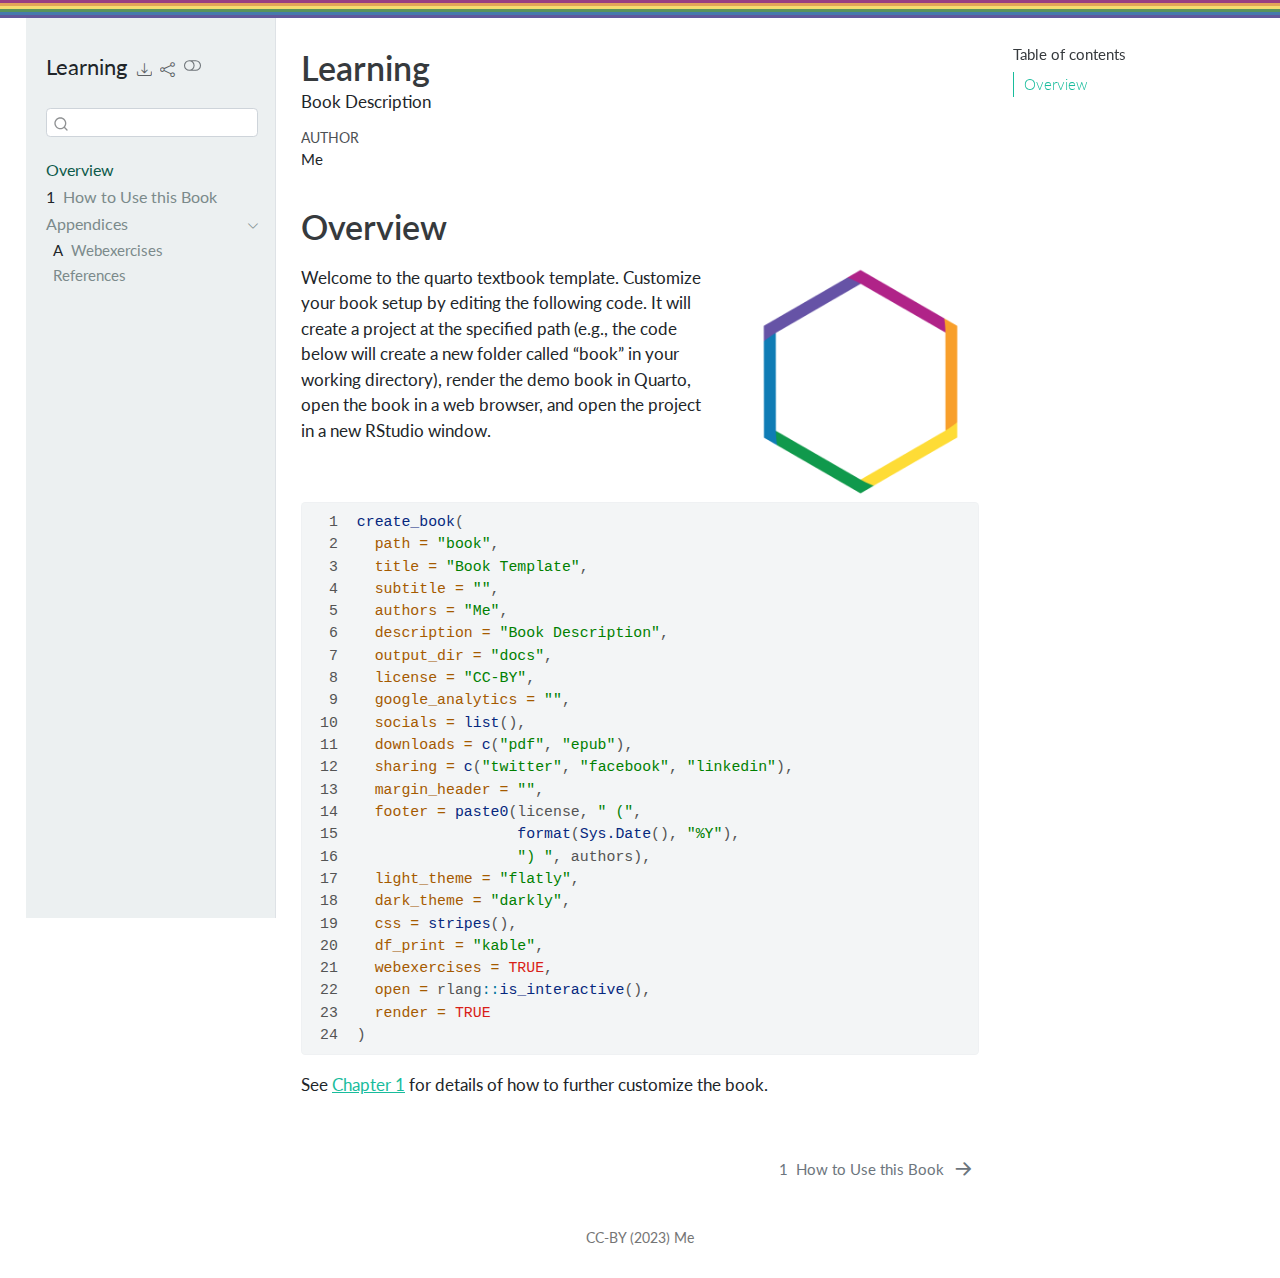
==== docs/index.html @ 9fb65674 "init" ====
<!DOCTYPE html>
<html xmlns="http://www.w3.org/1999/xhtml" lang="en" xml:lang="en"><head>
<meta http-equiv="Content-Type" content="text/html; charset=UTF-8">
<meta charset="utf-8">
<meta name="generator" content="quarto-1.3.361">
<meta name="viewport" content="width=device-width, initial-scale=1.0, user-scalable=yes">
<meta name="author" content="Me">
<meta name="description" content="Book Description">
<title>Learning</title>
<style>
code{white-space: pre-wrap;}
span.smallcaps{font-variant: small-caps;}
div.columns{display: flex; gap: min(4vw, 1.5em);}
div.column{flex: auto; overflow-x: auto;}
div.hanging-indent{margin-left: 1.5em; text-indent: -1.5em;}
ul.task-list{list-style: none;}
ul.task-list li input[type="checkbox"] {
  width: 0.8em;
  margin: 0 0.8em 0.2em -1em; /* quarto-specific, see https://github.com/quarto-dev/quarto-cli/issues/4556 */ 
  vertical-align: middle;
}
/* CSS for syntax highlighting */
pre > code.sourceCode { white-space: pre; position: relative; }
pre > code.sourceCode > span { display: inline-block; line-height: 1.25; }
pre > code.sourceCode > span:empty { height: 1.2em; }
.sourceCode { overflow: visible; }
code.sourceCode > span { color: inherit; text-decoration: inherit; }
div.sourceCode { margin: 1em 0; }
pre.sourceCode { margin: 0; }
@media screen {
div.sourceCode { overflow: auto; }
}
@media print {
pre > code.sourceCode { white-space: pre-wrap; }
pre > code.sourceCode > span { text-indent: -5em; padding-left: 5em; }
}
pre.numberSource code
  { counter-reset: source-line 0; }
pre.numberSource code > span
  { position: relative; left: -4em; counter-increment: source-line; }
pre.numberSource code > span > a:first-child::before
  { content: counter(source-line);
    position: relative; left: -1em; text-align: right; vertical-align: baseline;
    border: none; display: inline-block;
    -webkit-touch-callout: none; -webkit-user-select: none;
    -khtml-user-select: none; -moz-user-select: none;
    -ms-user-select: none; user-select: none;
    padding: 0 4px; width: 4em;
  }
pre.numberSource { margin-left: 3em;  padding-left: 4px; }
div.sourceCode
  {   }
@media screen {
pre > code.sourceCode > span > a:first-child::before { text-decoration: underline; }
}
</style>

<script src="site_libs/quarto-nav/quarto-nav.js"></script>
<script src="site_libs/clipboard/clipboard.min.js"></script>
<script src="site_libs/quarto-search/autocomplete.umd.js"></script>
<script src="site_libs/quarto-search/fuse.min.js"></script>
<script src="site_libs/quarto-search/quarto-search.js"></script>
<meta name="quarto:offset" content="./">
<link href="./instructions.html" rel="next">
<link href="./images/logos/logo.png" rel="icon" type="image/png">
<script src="site_libs/quarto-html/quarto.js"></script>
<script src="site_libs/quarto-html/popper.min.js"></script>
<script src="site_libs/quarto-html/tippy.umd.min.js"></script>
<script src="site_libs/quarto-html/anchor.min.js"></script>
<link href="site_libs/quarto-html/tippy.css" rel="stylesheet">
<link href="site_libs/quarto-html/quarto-syntax-highlighting.css" rel="stylesheet" class="quarto-color-scheme" id="quarto-text-highlighting-styles">
<link href="site_libs/quarto-html/quarto-syntax-highlighting-dark.css" rel="prefetch" class="quarto-color-scheme quarto-color-alternate" id="quarto-text-highlighting-styles">
<script src="site_libs/bootstrap/bootstrap.min.js"></script>
<link href="site_libs/bootstrap/bootstrap-icons.css" rel="stylesheet">
<link href="site_libs/bootstrap/bootstrap.min.css" rel="stylesheet" class="quarto-color-scheme" id="quarto-bootstrap" data-mode="light">
<link href="site_libs/bootstrap/bootstrap-dark.min.css" rel="prefetch" class="quarto-color-scheme quarto-color-alternate" id="quarto-bootstrap" data-mode="dark"><script id="quarto-search-options" type="application/json">{
  "location": "sidebar",
  "copy-button": false,
  "collapse-after": 3,
  "panel-placement": "start",
  "type": "textbox",
  "limit": 20,
  "language": {
    "search-no-results-text": "No results",
    "search-matching-documents-text": "matching documents",
    "search-copy-link-title": "Copy link to search",
    "search-hide-matches-text": "Hide additional matches",
    "search-more-match-text": "more match in this document",
    "search-more-matches-text": "more matches in this document",
    "search-clear-button-title": "Clear",
    "search-detached-cancel-button-title": "Cancel",
    "search-submit-button-title": "Submit",
    "search-label": "Search"
  }
}</script><link rel="stylesheet" href="https://use.fontawesome.com/releases/v5.13.0/css/all.css">
<link rel="stylesheet" href="include/booktem.css">
<link rel="stylesheet" href="include/webex.css">
<link rel="stylesheet" href="include/glossary.css">
<link rel="stylesheet" href="include/style.css">
</head>
<body class="nav-sidebar floating">

<div id="quarto-search-results"></div>
  <header id="quarto-header" class="headroom fixed-top"><nav class="quarto-secondary-nav"><div class="container-fluid d-flex">
      <button type="button" class="quarto-btn-toggle btn" data-bs-toggle="collapse" data-bs-target="#quarto-sidebar,#quarto-sidebar-glass" aria-controls="quarto-sidebar" aria-expanded="false" aria-label="Toggle sidebar navigation" onclick="if (window.quartoToggleHeadroom) { window.quartoToggleHeadroom(); }">
        <i class="bi bi-layout-text-sidebar-reverse"></i>
      </button>
      <nav class="quarto-page-breadcrumbs" aria-label="breadcrumb"><ol class="breadcrumb"><li class="breadcrumb-item"><a href="./index.html">Overview</a></li></ol></nav>
      <a class="flex-grow-1" role="button" data-bs-toggle="collapse" data-bs-target="#quarto-sidebar,#quarto-sidebar-glass" aria-controls="quarto-sidebar" aria-expanded="false" aria-label="Toggle sidebar navigation" onclick="if (window.quartoToggleHeadroom) { window.quartoToggleHeadroom(); }">      
      </a>
      <button type="button" class="btn quarto-search-button" aria-label="" onclick="window.quartoOpenSearch();">
        <i class="bi bi-search"></i>
      </button>
    </div>
  </nav></header><!-- content --><div id="quarto-content" class="quarto-container page-columns page-rows-contents page-layout-article">
<!-- sidebar -->
  <nav id="quarto-sidebar" class="sidebar collapse collapse-horizontal sidebar-navigation floating overflow-auto"><div class="pt-lg-2 mt-2 text-left sidebar-header">
    <div class="sidebar-title mb-0 py-0">
      <a href="./">Learning</a> 
        <div class="sidebar-tools-main tools-wide">
    <div class="dropdown">
      <a href="" title="Download" id="quarto-navigation-tool-dropdown-0" class="quarto-navigation-tool dropdown-toggle px-1" data-bs-toggle="dropdown" aria-expanded="false" aria-label="Download"><i class="bi bi-download"></i></a>
      <ul class="dropdown-menu" aria-labelledby="quarto-navigation-tool-dropdown-0">
<li>
            <a class="dropdown-item sidebar-tools-main-item" href="./Learning.pdf">
              <i class="bi bi-bi-file-pdf pe-1"></i>
            Download PDF
            </a>
          </li>
          <li>
            <a class="dropdown-item sidebar-tools-main-item" href="./Learning.epub">
              <i class="bi bi-bi-journal pe-1"></i>
            Download ePub
            </a>
          </li>
      </ul>
</div>
    <div class="dropdown">
      <a href="" title="Share" id="quarto-navigation-tool-dropdown-1" class="quarto-navigation-tool dropdown-toggle px-1" data-bs-toggle="dropdown" aria-expanded="false" aria-label="Share"><i class="bi bi-share"></i></a>
      <ul class="dropdown-menu" aria-labelledby="quarto-navigation-tool-dropdown-1">
<li>
            <a class="dropdown-item sidebar-tools-main-item" href="https://twitter.com/intent/tweet?url=%7Curl%7C">
              <i class="bi bi-bi-twitter pe-1"></i>
            Twitter
            </a>
          </li>
          <li>
            <a class="dropdown-item sidebar-tools-main-item" href="https://www.facebook.com/sharer/sharer.php?u=%7Curl%7C">
              <i class="bi bi-bi-facebook pe-1"></i>
            Facebook
            </a>
          </li>
          <li>
            <a class="dropdown-item sidebar-tools-main-item" href="https://www.linkedin.com/sharing/share-offsite/?url=%7Curl%7C">
              <i class="bi bi-bi-linkedin pe-1"></i>
            LinkedIn
            </a>
          </li>
      </ul>
</div>
  <a href="" class="quarto-color-scheme-toggle quarto-navigation-tool  px-1" onclick="window.quartoToggleColorScheme(); return false;" title="Toggle dark mode"><i class="bi"></i></a>
</div>
    </div>
      </div>
        <div class="mt-2 flex-shrink-0 align-items-center">
        <div class="sidebar-search">
        <div id="quarto-search" class="" title="Search"></div>
        </div>
        </div>
    <div class="sidebar-menu-container"> 
    <ul class="list-unstyled mt-1">
<li class="sidebar-item">
  <div class="sidebar-item-container"> 
  <a href="./index.html" class="sidebar-item-text sidebar-link active">
 <span class="menu-text">Overview</span></a>
  </div>
</li>
        <li class="sidebar-item">
  <div class="sidebar-item-container"> 
  <a href="./instructions.html" class="sidebar-item-text sidebar-link">
 <span class="menu-text"><span class="chapter-number">1</span>&nbsp; <span class="chapter-title">How to Use this Book</span></span></a>
  </div>
</li>
        <li class="sidebar-item sidebar-item-section">
      <div class="sidebar-item-container"> 
            <a class="sidebar-item-text sidebar-link text-start" data-bs-toggle="collapse" data-bs-target="#quarto-sidebar-section-1" aria-expanded="true">
 <span class="menu-text">Appendices</span></a>
          <a class="sidebar-item-toggle text-start" data-bs-toggle="collapse" data-bs-target="#quarto-sidebar-section-1" aria-expanded="true" aria-label="Toggle section">
            <i class="bi bi-chevron-right ms-2"></i>
          </a> 
      </div>
      <ul id="quarto-sidebar-section-1" class="collapse list-unstyled sidebar-section depth1 show">
<li class="sidebar-item">
  <div class="sidebar-item-container"> 
  <a href="./webexercises.html" class="sidebar-item-text sidebar-link">
 <span class="menu-text"><span class="chapter-number">A</span>&nbsp; <span class="chapter-title">Webexercises</span></span></a>
  </div>
</li>
          <li class="sidebar-item">
  <div class="sidebar-item-container"> 
  <a href="./references.html" class="sidebar-item-text sidebar-link">
 <span class="menu-text">References</span></a>
  </div>
</li>
      </ul>
</li>
    </ul>
</div>
</nav><div id="quarto-sidebar-glass" data-bs-toggle="collapse" data-bs-target="#quarto-sidebar,#quarto-sidebar-glass"></div>
<!-- margin-sidebar -->
    <div id="quarto-margin-sidebar" class="sidebar margin-sidebar">
        <nav id="TOC" role="doc-toc" class="toc-active"><h2 id="toc-title">Table of contents</h2>
   
  <ul>
<li><a href="#overview" id="toc-overview" class="nav-link active" data-scroll-target="#overview">Overview</a></li>
  </ul></nav>
    </div>
<!-- main -->
<main class="content" id="quarto-document-content"><header id="title-block-header" class="quarto-title-block default"><div class="quarto-title">
<h1 class="title">Learning</h1>
</div>

<div>
  <div class="description">
    Book Description
  </div>
</div>


<div class="quarto-title-meta">

    <div>
    <div class="quarto-title-meta-heading">Author</div>
    <div class="quarto-title-meta-contents">
             <p>Me </p>
          </div>
  </div>
    
  
    
  </div>
  

</header>
<section id="overview" class="level1 unnumbered"><h1 class="unnumbered">Overview</h1><p><img src="images/logos/logo.png" title="Learning" class="quarto-cover-image img-fluid"></p>
<p>Welcome to the quarto textbook template. Customize your book setup by editing the following code. It will create a project at the specified path (e.g., the code below will create a new folder called “book” in your working directory), render the demo book in Quarto, open the book in a web browser, and open the project in a new RStudio window.</p>
<div class="cell" data-layout-align="center">
<div class="sourceCode cell-code" id="cb1"><pre class="sourceCode numberSource r number-lines code-with-copy"><code class="sourceCode r"><span id="cb1-1"><a href="#cb1-1"></a><span class="fu">create_book</span>(</span>
<span id="cb1-2"><a href="#cb1-2"></a>  <span class="at">path =</span> <span class="st">"book"</span>,</span>
<span id="cb1-3"><a href="#cb1-3"></a>  <span class="at">title =</span> <span class="st">"Book Template"</span>,</span>
<span id="cb1-4"><a href="#cb1-4"></a>  <span class="at">subtitle =</span> <span class="st">""</span>,</span>
<span id="cb1-5"><a href="#cb1-5"></a>  <span class="at">authors =</span> <span class="st">"Me"</span>,</span>
<span id="cb1-6"><a href="#cb1-6"></a>  <span class="at">description =</span> <span class="st">"Book Description"</span>,</span>
<span id="cb1-7"><a href="#cb1-7"></a>  <span class="at">output_dir =</span> <span class="st">"docs"</span>,</span>
<span id="cb1-8"><a href="#cb1-8"></a>  <span class="at">license =</span> <span class="st">"CC-BY"</span>,</span>
<span id="cb1-9"><a href="#cb1-9"></a>  <span class="at">google_analytics =</span> <span class="st">""</span>,</span>
<span id="cb1-10"><a href="#cb1-10"></a>  <span class="at">socials =</span> <span class="fu">list</span>(),</span>
<span id="cb1-11"><a href="#cb1-11"></a>  <span class="at">downloads =</span> <span class="fu">c</span>(<span class="st">"pdf"</span>, <span class="st">"epub"</span>),</span>
<span id="cb1-12"><a href="#cb1-12"></a>  <span class="at">sharing =</span> <span class="fu">c</span>(<span class="st">"twitter"</span>, <span class="st">"facebook"</span>, <span class="st">"linkedin"</span>),</span>
<span id="cb1-13"><a href="#cb1-13"></a>  <span class="at">margin_header =</span> <span class="st">""</span>,</span>
<span id="cb1-14"><a href="#cb1-14"></a>  <span class="at">footer =</span> <span class="fu">paste0</span>(license, <span class="st">" ("</span>,</span>
<span id="cb1-15"><a href="#cb1-15"></a>                  <span class="fu">format</span>(<span class="fu">Sys.Date</span>(), <span class="st">"%Y"</span>),</span>
<span id="cb1-16"><a href="#cb1-16"></a>                  <span class="st">") "</span>, authors),</span>
<span id="cb1-17"><a href="#cb1-17"></a>  <span class="at">light_theme =</span> <span class="st">"flatly"</span>,</span>
<span id="cb1-18"><a href="#cb1-18"></a>  <span class="at">dark_theme =</span> <span class="st">"darkly"</span>,</span>
<span id="cb1-19"><a href="#cb1-19"></a>  <span class="at">css =</span> <span class="fu">stripes</span>(),</span>
<span id="cb1-20"><a href="#cb1-20"></a>  <span class="at">df_print =</span> <span class="st">"kable"</span>,</span>
<span id="cb1-21"><a href="#cb1-21"></a>  <span class="at">webexercises =</span> <span class="cn">TRUE</span>,</span>
<span id="cb1-22"><a href="#cb1-22"></a>  <span class="at">open =</span> rlang<span class="sc">::</span><span class="fu">is_interactive</span>(),</span>
<span id="cb1-23"><a href="#cb1-23"></a>  <span class="at">render =</span> <span class="cn">TRUE</span></span>
<span id="cb1-24"><a href="#cb1-24"></a>)</span></code><button title="Copy to Clipboard" class="code-copy-button"><i class="bi"></i></button></pre></div>
</div>
<p>See <a href="instructions.html"><span>Chapter&nbsp;1</span></a> for details of how to further customize the book.</p>


</section></main><!-- /main --><script>

/* update total correct if #webex-total_correct exists */
update_total_correct = function() {
  console.log("webex: update total_correct");

  var t = document.getElementsByClassName("webex-total_correct");
  for (var i = 0; i < t.length; i++) {
    p = t[i].parentElement;
    var correct = p.getElementsByClassName("webex-correct").length;
    var solvemes = p.getElementsByClassName("webex-solveme").length;
    var radiogroups = p.getElementsByClassName("webex-radiogroup").length;
    var selects = p.getElementsByClassName("webex-select").length;

    t[i].innerHTML = correct + " of " + (solvemes + radiogroups + selects) + " correct";
  }
}

/* webex-solution button toggling function */
b_func = function() {
  console.log("webex: toggle hide");

  var cl = this.parentElement.classList;
  if (cl.contains('open')) {
    cl.remove("open");
  } else {
    cl.add("open");
  }
}

/* check answers */
check_func = function() {
  console.log("webex: check answers");

  var cl = this.parentElement.classList;
  if (cl.contains('unchecked')) {
    cl.remove("unchecked");
    this.innerHTML = "Hide Answers";
  } else {
    cl.add("unchecked");
    this.innerHTML = "Show Answers";
  }
}

/* function for checking solveme answers */
solveme_func = function(e) {
  console.log("webex: check solveme");

  var real_answers = JSON.parse(this.dataset.answer);
  var my_answer = this.value;
  var cl = this.classList;
  if (cl.contains("ignorecase")) {
    my_answer = my_answer.toLowerCase();
  }
  if (cl.contains("nospaces")) {
    my_answer = my_answer.replace(/ /g, "")
  }

  if (my_answer == "") {
    cl.remove("webex-correct");
    cl.remove("webex-incorrect");
  } else if (real_answers.includes(my_answer)) {
    cl.add("webex-correct");
    cl.remove("webex-incorrect");
  } else {
    cl.add("webex-incorrect");
    cl.remove("webex-correct");
  }

  // match numeric answers within a specified tolerance
  if(this.dataset.tol > 0){
    var tol = JSON.parse(this.dataset.tol);
    var matches = real_answers.map(x => Math.abs(x - my_answer) < tol)
    if (matches.reduce((a, b) => a + b, 0) > 0) {
      cl.add("webex-correct");
    } else {
      cl.remove("webex-correct");
    }
  }

  // added regex bit
  if (cl.contains("regex")){
    answer_regex = RegExp(real_answers.join("|"))
    if (answer_regex.test(my_answer)) {
      cl.add("webex-correct");
    }
  }

  update_total_correct();
}

/* function for checking select answers */
select_func = function(e) {
  console.log("webex: check select");

  var cl = this.classList

  /* add style */
  cl.remove("webex-incorrect");
  cl.remove("webex-correct");
  if (this.value == "answer") {
    cl.add("webex-correct");
  } else if (this.value != "blank") {
    cl.add("webex-incorrect");
  }

  update_total_correct();
}

/* function for checking radiogroups answers */
radiogroups_func = function(e) {
  console.log("webex: check radiogroups");

  var checked_button = document.querySelector('input[name=' + this.id + ']:checked');
  var cl = checked_button.parentElement.classList;
  var labels = checked_button.parentElement.parentElement.children;

  /* get rid of styles */
  for (i = 0; i < labels.length; i++) {
    labels[i].classList.remove("webex-incorrect");
    labels[i].classList.remove("webex-correct");
  }

  /* add style */
  if (checked_button.value == "answer") {
    cl.add("webex-correct");
  } else {
    cl.add("webex-incorrect");
  }

  update_total_correct();
}

window.onload = function() {
  console.log("webex onload");
  /* set up solution buttons */
  var buttons = document.getElementsByTagName("button");

  for (var i = 0; i < buttons.length; i++) {
    if (buttons[i].parentElement.classList.contains('webex-solution')) {
      buttons[i].onclick = b_func;
    }
  }

  var check_sections = document.getElementsByClassName("webex-check");
  console.log("check:", check_sections.length);
  for (var i = 0; i < check_sections.length; i++) {
    check_sections[i].classList.add("unchecked");

    let btn = document.createElement("button");
    btn.innerHTML = "Show Answers";
    btn.classList.add("webex-check-button");
    btn.onclick = check_func;
    check_sections[i].appendChild(btn);

    let spn = document.createElement("span");
    spn.classList.add("webex-total_correct");
    check_sections[i].appendChild(spn);
  }

  /* set up webex-solveme inputs */
  var solveme = document.getElementsByClassName("webex-solveme");

  for (var i = 0; i < solveme.length; i++) {
    /* make sure input boxes don't auto-anything */
    solveme[i].setAttribute("autocomplete","off");
    solveme[i].setAttribute("autocorrect", "off");
    solveme[i].setAttribute("autocapitalize", "off");
    solveme[i].setAttribute("spellcheck", "false");
    solveme[i].value = "";

    /* adjust answer for ignorecase or nospaces */
    var cl = solveme[i].classList;
    var real_answer = solveme[i].dataset.answer;
    if (cl.contains("ignorecase")) {
      real_answer = real_answer.toLowerCase();
    }
    if (cl.contains("nospaces")) {
      real_answer = real_answer.replace(/ /g, "");
    }
    solveme[i].dataset.answer = real_answer;

    /* attach checking function */
    solveme[i].onkeyup = solveme_func;
    solveme[i].onchange = solveme_func;

    solveme[i].insertAdjacentHTML("afterend", " <span class='webex-icon'></span>")
  }

  /* set up radiogroups */
  var radiogroups = document.getElementsByClassName("webex-radiogroup");
  for (var i = 0; i < radiogroups.length; i++) {
    radiogroups[i].onchange = radiogroups_func;
  }

  /* set up selects */
  var selects = document.getElementsByClassName("webex-select");
  for (var i = 0; i < selects.length; i++) {
    selects[i].onchange = select_func;
    selects[i].insertAdjacentHTML("afterend", " <span class='webex-icon'></span>")
  }

  update_total_correct();
}

</script><script>
// open rdrr links externally ----

var exlinks = document.querySelectorAll("a[href^='https://rdrr.io']");
var exlink_func = function(){
  window.open(this.href);
  return false;
};
for (var i = 0; i < exlinks.length; i++) {
    exlinks[i].addEventListener('click', exlink_func, false);
}

// visible second sidebar in mobile ----

function move_sidebar() {
  var toc = document.getElementById("TOC");
  var small_sidebar = document.querySelector("#quarto-sidebar .sidebar-menu-container");
  var right_sidebar = document.getElementById("quarto-margin-sidebar");

  if (window.innerWidth < 768) {
    small_sidebar.append(toc);
  } else {
    right_sidebar.append(toc);
  }
}
move_sidebar();
window.onresize = move_sidebar;
</script><script>

/* update total correct if #webex-total_correct exists */
update_total_correct = function() {
  console.log("webex: update total_correct");

  var t = document.getElementsByClassName("webex-total_correct");
  for (var i = 0; i < t.length; i++) {
    p = t[i].parentElement;
    var correct = p.getElementsByClassName("webex-correct").length;
    var solvemes = p.getElementsByClassName("webex-solveme").length;
    var radiogroups = p.getElementsByClassName("webex-radiogroup").length;
    var selects = p.getElementsByClassName("webex-select").length;

    t[i].innerHTML = correct + " of " + (solvemes + radiogroups + selects) + " correct";
  }
}

/* webex-solution button toggling function */
b_func = function() {
  console.log("webex: toggle hide");

  var cl = this.parentElement.classList;
  if (cl.contains('open')) {
    cl.remove("open");
  } else {
    cl.add("open");
  }
}

/* check answers */
check_func = function() {
  console.log("webex: check answers");

  var cl = this.parentElement.classList;
  if (cl.contains('unchecked')) {
    cl.remove("unchecked");
    this.innerHTML = "Hide Answers";
  } else {
    cl.add("unchecked");
    this.innerHTML = "Show Answers";
  }
}

/* function for checking solveme answers */
solveme_func = function(e) {
  console.log("webex: check solveme");

  var real_answers = JSON.parse(this.dataset.answer);
  var my_answer = this.value;
  var cl = this.classList;
  if (cl.contains("ignorecase")) {
    my_answer = my_answer.toLowerCase();
  }
  if (cl.contains("nospaces")) {
    my_answer = my_answer.replace(/ /g, "")
  }

  if (my_answer == "") {
    cl.remove("webex-correct");
    cl.remove("webex-incorrect");
  } else if (real_answers.includes(my_answer)) {
    cl.add("webex-correct");
    cl.remove("webex-incorrect");
  } else {
    cl.add("webex-incorrect");
    cl.remove("webex-correct");
  }

  // match numeric answers within a specified tolerance
  if(this.dataset.tol > 0){
    var tol = JSON.parse(this.dataset.tol);
    var matches = real_answers.map(x => Math.abs(x - my_answer) < tol)
    if (matches.reduce((a, b) => a + b, 0) > 0) {
      cl.add("webex-correct");
    } else {
      cl.remove("webex-correct");
    }
  }

  // added regex bit
  if (cl.contains("regex")){
    answer_regex = RegExp(real_answers.join("|"))
    if (answer_regex.test(my_answer)) {
      cl.add("webex-correct");
    }
  }

  update_total_correct();
}

/* function for checking select answers */
select_func = function(e) {
  console.log("webex: check select");

  var cl = this.classList

  /* add style */
  cl.remove("webex-incorrect");
  cl.remove("webex-correct");
  if (this.value == "answer") {
    cl.add("webex-correct");
  } else if (this.value != "blank") {
    cl.add("webex-incorrect");
  }

  update_total_correct();
}

/* function for checking radiogroups answers */
radiogroups_func = function(e) {
  console.log("webex: check radiogroups");

  var checked_button = document.querySelector('input[name=' + this.id + ']:checked');
  var cl = checked_button.parentElement.classList;
  var labels = checked_button.parentElement.parentElement.children;

  /* get rid of styles */
  for (i = 0; i < labels.length; i++) {
    labels[i].classList.remove("webex-incorrect");
    labels[i].classList.remove("webex-correct");
  }

  /* add style */
  if (checked_button.value == "answer") {
    cl.add("webex-correct");
  } else {
    cl.add("webex-incorrect");
  }

  update_total_correct();
}

window.onload = function() {
  console.log("webex onload");
  /* set up solution buttons */
  var buttons = document.getElementsByTagName("button");

  for (var i = 0; i < buttons.length; i++) {
    if (buttons[i].parentElement.classList.contains('webex-solution')) {
      buttons[i].onclick = b_func;
    }
  }

  var check_sections = document.getElementsByClassName("webex-check");
  console.log("check:", check_sections.length);
  for (var i = 0; i < check_sections.length; i++) {
    check_sections[i].classList.add("unchecked");

    let btn = document.createElement("button");
    btn.innerHTML = "Show Answers";
    btn.classList.add("webex-check-button");
    btn.onclick = check_func;
    check_sections[i].appendChild(btn);

    let spn = document.createElement("span");
    spn.classList.add("webex-total_correct");
    check_sections[i].appendChild(spn);
  }

  /* set up webex-solveme inputs */
  var solveme = document.getElementsByClassName("webex-solveme");

  for (var i = 0; i < solveme.length; i++) {
    /* make sure input boxes don't auto-anything */
    solveme[i].setAttribute("autocomplete","off");
    solveme[i].setAttribute("autocorrect", "off");
    solveme[i].setAttribute("autocapitalize", "off");
    solveme[i].setAttribute("spellcheck", "false");
    solveme[i].value = "";

    /* adjust answer for ignorecase or nospaces */
    var cl = solveme[i].classList;
    var real_answer = solveme[i].dataset.answer;
    if (cl.contains("ignorecase")) {
      real_answer = real_answer.toLowerCase();
    }
    if (cl.contains("nospaces")) {
      real_answer = real_answer.replace(/ /g, "");
    }
    solveme[i].dataset.answer = real_answer;

    /* attach checking function */
    solveme[i].onkeyup = solveme_func;
    solveme[i].onchange = solveme_func;

    solveme[i].insertAdjacentHTML("afterend", " <span class='webex-icon'></span>")
  }

  /* set up radiogroups */
  var radiogroups = document.getElementsByClassName("webex-radiogroup");
  for (var i = 0; i < radiogroups.length; i++) {
    radiogroups[i].onchange = radiogroups_func;
  }

  /* set up selects */
  var selects = document.getElementsByClassName("webex-select");
  for (var i = 0; i < selects.length; i++) {
    selects[i].onchange = select_func;
    selects[i].insertAdjacentHTML("afterend", " <span class='webex-icon'></span>")
  }

  update_total_correct();
}

</script><script id="quarto-html-after-body" type="application/javascript">
window.document.addEventListener("DOMContentLoaded", function (event) {
  const toggleBodyColorMode = (bsSheetEl) => {
    const mode = bsSheetEl.getAttribute("data-mode");
    const bodyEl = window.document.querySelector("body");
    if (mode === "dark") {
      bodyEl.classList.add("quarto-dark");
      bodyEl.classList.remove("quarto-light");
    } else {
      bodyEl.classList.add("quarto-light");
      bodyEl.classList.remove("quarto-dark");
    }
  }
  const toggleBodyColorPrimary = () => {
    const bsSheetEl = window.document.querySelector("link#quarto-bootstrap");
    if (bsSheetEl) {
      toggleBodyColorMode(bsSheetEl);
    }
  }
  toggleBodyColorPrimary();  
  const disableStylesheet = (stylesheets) => {
    for (let i=0; i < stylesheets.length; i++) {
      const stylesheet = stylesheets[i];
      stylesheet.rel = 'prefetch';
    }
  }
  const enableStylesheet = (stylesheets) => {
    for (let i=0; i < stylesheets.length; i++) {
      const stylesheet = stylesheets[i];
      stylesheet.rel = 'stylesheet';
    }
  }
  const manageTransitions = (selector, allowTransitions) => {
    const els = window.document.querySelectorAll(selector);
    for (let i=0; i < els.length; i++) {
      const el = els[i];
      if (allowTransitions) {
        el.classList.remove('notransition');
      } else {
        el.classList.add('notransition');
      }
    }
  }
  const toggleColorMode = (alternate) => {
    // Switch the stylesheets
    const alternateStylesheets = window.document.querySelectorAll('link.quarto-color-scheme.quarto-color-alternate');
    manageTransitions('#quarto-margin-sidebar .nav-link', false);
    if (alternate) {
      enableStylesheet(alternateStylesheets);
      for (const sheetNode of alternateStylesheets) {
        if (sheetNode.id === "quarto-bootstrap") {
          toggleBodyColorMode(sheetNode);
        }
      }
    } else {
      disableStylesheet(alternateStylesheets);
      toggleBodyColorPrimary();
    }
    manageTransitions('#quarto-margin-sidebar .nav-link', true);
    // Switch the toggles
    const toggles = window.document.querySelectorAll('.quarto-color-scheme-toggle');
    for (let i=0; i < toggles.length; i++) {
      const toggle = toggles[i];
      if (toggle) {
        if (alternate) {
          toggle.classList.add("alternate");     
        } else {
          toggle.classList.remove("alternate");
        }
      }
    }
    // Hack to workaround the fact that safari doesn't
    // properly recolor the scrollbar when toggling (#1455)
    if (navigator.userAgent.indexOf('Safari') > 0 && navigator.userAgent.indexOf('Chrome') == -1) {
      manageTransitions("body", false);
      window.scrollTo(0, 1);
      setTimeout(() => {
        window.scrollTo(0, 0);
        manageTransitions("body", true);
      }, 40);  
    }
  }
  const isFileUrl = () => { 
    return window.location.protocol === 'file:';
  }
  const hasAlternateSentinel = () => {  
    let styleSentinel = getColorSchemeSentinel();
    if (styleSentinel !== null) {
      return styleSentinel === "alternate";
    } else {
      return false;
    }
  }
  const setStyleSentinel = (alternate) => {
    const value = alternate ? "alternate" : "default";
    if (!isFileUrl()) {
      window.localStorage.setItem("quarto-color-scheme", value);
    } else {
      localAlternateSentinel = value;
    }
  }
  const getColorSchemeSentinel = () => {
    if (!isFileUrl()) {
      const storageValue = window.localStorage.getItem("quarto-color-scheme");
      return storageValue != null ? storageValue : localAlternateSentinel;
    } else {
      return localAlternateSentinel;
    }
  }
  let localAlternateSentinel = 'default';
  // Dark / light mode switch
  window.quartoToggleColorScheme = () => {
    // Read the current dark / light value 
    let toAlternate = !hasAlternateSentinel();
    toggleColorMode(toAlternate);
    setStyleSentinel(toAlternate);
  };
  // Ensure there is a toggle, if there isn't float one in the top right
  if (window.document.querySelector('.quarto-color-scheme-toggle') === null) {
    const a = window.document.createElement('a');
    a.classList.add('top-right');
    a.classList.add('quarto-color-scheme-toggle');
    a.href = "";
    a.onclick = function() { try { window.quartoToggleColorScheme(); } catch {} return false; };
    const i = window.document.createElement("i");
    i.classList.add('bi');
    a.appendChild(i);
    window.document.body.appendChild(a);
  }
  // Switch to dark mode if need be
  if (hasAlternateSentinel()) {
    toggleColorMode(true);
  } else {
    toggleColorMode(false);
  }
  const icon = "";
  const anchorJS = new window.AnchorJS();
  anchorJS.options = {
    placement: 'right',
    icon: icon
  };
  anchorJS.add('.anchored');
  const isCodeAnnotation = (el) => {
    for (const clz of el.classList) {
      if (clz.startsWith('code-annotation-')) {                     
        return true;
      }
    }
    return false;
  }
  const clipboard = new window.ClipboardJS('.code-copy-button', {
    text: function(trigger) {
      const codeEl = trigger.previousElementSibling.cloneNode(true);
      for (const childEl of codeEl.children) {
        if (isCodeAnnotation(childEl)) {
          childEl.remove();
        }
      }
      return codeEl.innerText;
    }
  });
  clipboard.on('success', function(e) {
    // button target
    const button = e.trigger;
    // don't keep focus
    button.blur();
    // flash "checked"
    button.classList.add('code-copy-button-checked');
    var currentTitle = button.getAttribute("title");
    button.setAttribute("title", "Copied!");
    let tooltip;
    if (window.bootstrap) {
      button.setAttribute("data-bs-toggle", "tooltip");
      button.setAttribute("data-bs-placement", "left");
      button.setAttribute("data-bs-title", "Copied!");
      tooltip = new bootstrap.Tooltip(button, 
        { trigger: "manual", 
          customClass: "code-copy-button-tooltip",
          offset: [0, -8]});
      tooltip.show();    
    }
    setTimeout(function() {
      if (tooltip) {
        tooltip.hide();
        button.removeAttribute("data-bs-title");
        button.removeAttribute("data-bs-toggle");
        button.removeAttribute("data-bs-placement");
      }
      button.setAttribute("title", currentTitle);
      button.classList.remove('code-copy-button-checked');
    }, 1000);
    // clear code selection
    e.clearSelection();
  });
  function tippyHover(el, contentFn) {
    const config = {
      allowHTML: true,
      content: contentFn,
      maxWidth: 500,
      delay: 100,
      arrow: false,
      appendTo: function(el) {
          return el.parentElement;
      },
      interactive: true,
      interactiveBorder: 10,
      theme: 'quarto',
      placement: 'bottom-start'
    };
    window.tippy(el, config); 
  }
  const noterefs = window.document.querySelectorAll('a[role="doc-noteref"]');
  for (var i=0; i<noterefs.length; i++) {
    const ref = noterefs[i];
    tippyHover(ref, function() {
      // use id or data attribute instead here
      let href = ref.getAttribute('data-footnote-href') || ref.getAttribute('href');
      try { href = new URL(href).hash; } catch {}
      const id = href.replace(/^#\/?/, "");
      const note = window.document.getElementById(id);
      return note.innerHTML;
    });
  }
      let selectedAnnoteEl;
      const selectorForAnnotation = ( cell, annotation) => {
        let cellAttr = 'data-code-cell="' + cell + '"';
        let lineAttr = 'data-code-annotation="' +  annotation + '"';
        const selector = 'span[' + cellAttr + '][' + lineAttr + ']';
        return selector;
      }
      const selectCodeLines = (annoteEl) => {
        const doc = window.document;
        const targetCell = annoteEl.getAttribute("data-target-cell");
        const targetAnnotation = annoteEl.getAttribute("data-target-annotation");
        const annoteSpan = window.document.querySelector(selectorForAnnotation(targetCell, targetAnnotation));
        const lines = annoteSpan.getAttribute("data-code-lines").split(",");
        const lineIds = lines.map((line) => {
          return targetCell + "-" + line;
        })
        let top = null;
        let height = null;
        let parent = null;
        if (lineIds.length > 0) {
            //compute the position of the single el (top and bottom and make a div)
            const el = window.document.getElementById(lineIds[0]);
            top = el.offsetTop;
            height = el.offsetHeight;
            parent = el.parentElement.parentElement;
          if (lineIds.length > 1) {
            const lastEl = window.document.getElementById(lineIds[lineIds.length - 1]);
            const bottom = lastEl.offsetTop + lastEl.offsetHeight;
            height = bottom - top;
          }
          if (top !== null && height !== null && parent !== null) {
            // cook up a div (if necessary) and position it 
            let div = window.document.getElementById("code-annotation-line-highlight");
            if (div === null) {
              div = window.document.createElement("div");
              div.setAttribute("id", "code-annotation-line-highlight");
              div.style.position = 'absolute';
              parent.appendChild(div);
            }
            div.style.top = top - 2 + "px";
            div.style.height = height + 4 + "px";
            let gutterDiv = window.document.getElementById("code-annotation-line-highlight-gutter");
            if (gutterDiv === null) {
              gutterDiv = window.document.createElement("div");
              gutterDiv.setAttribute("id", "code-annotation-line-highlight-gutter");
              gutterDiv.style.position = 'absolute';
              const codeCell = window.document.getElementById(targetCell);
              const gutter = codeCell.querySelector('.code-annotation-gutter');
              gutter.appendChild(gutterDiv);
            }
            gutterDiv.style.top = top - 2 + "px";
            gutterDiv.style.height = height + 4 + "px";
          }
          selectedAnnoteEl = annoteEl;
        }
      };
      const unselectCodeLines = () => {
        const elementsIds = ["code-annotation-line-highlight", "code-annotation-line-highlight-gutter"];
        elementsIds.forEach((elId) => {
          const div = window.document.getElementById(elId);
          if (div) {
            div.remove();
          }
        });
        selectedAnnoteEl = undefined;
      };
      // Attach click handler to the DT
      const annoteDls = window.document.querySelectorAll('dt[data-target-cell]');
      for (const annoteDlNode of annoteDls) {
        annoteDlNode.addEventListener('click', (event) => {
          const clickedEl = event.target;
          if (clickedEl !== selectedAnnoteEl) {
            unselectCodeLines();
            const activeEl = window.document.querySelector('dt[data-target-cell].code-annotation-active');
            if (activeEl) {
              activeEl.classList.remove('code-annotation-active');
            }
            selectCodeLines(clickedEl);
            clickedEl.classList.add('code-annotation-active');
          } else {
            // Unselect the line
            unselectCodeLines();
            clickedEl.classList.remove('code-annotation-active');
          }
        });
      }
  const findCites = (el) => {
    const parentEl = el.parentElement;
    if (parentEl) {
      const cites = parentEl.dataset.cites;
      if (cites) {
        return {
          el,
          cites: cites.split(' ')
        };
      } else {
        return findCites(el.parentElement)
      }
    } else {
      return undefined;
    }
  };
  var bibliorefs = window.document.querySelectorAll('a[role="doc-biblioref"]');
  for (var i=0; i<bibliorefs.length; i++) {
    const ref = bibliorefs[i];
    const citeInfo = findCites(ref);
    if (citeInfo) {
      tippyHover(citeInfo.el, function() {
        var popup = window.document.createElement('div');
        citeInfo.cites.forEach(function(cite) {
          var citeDiv = window.document.createElement('div');
          citeDiv.classList.add('hanging-indent');
          citeDiv.classList.add('csl-entry');
          var biblioDiv = window.document.getElementById('ref-' + cite);
          if (biblioDiv) {
            citeDiv.innerHTML = biblioDiv.innerHTML;
          }
          popup.appendChild(citeDiv);
        });
        return popup.innerHTML;
      });
    }
  }
});
</script><nav class="page-navigation"><div class="nav-page nav-page-previous">
  </div>
  <div class="nav-page nav-page-next">
      <a href="./instructions.html" class="pagination-link">
        <span class="nav-page-text"><span class="chapter-number">1</span>&nbsp; <span class="chapter-title">How to Use this Book</span></span> <i class="bi bi-arrow-right-short"></i>
      </a>
  </div>
</nav>
</div> <!-- /content -->
<footer class="footer"><div class="nav-footer">
    <div class="nav-footer-left">
      &nbsp;
    </div>   
    <div class="nav-footer-center">CC-BY (2023) Me</div>
    <div class="nav-footer-right">
      &nbsp;
    </div>
  </div>
</footer>


</body></html>
---- docs/site_libs/quarto-html/tippy.css ----
.tippy-box[data-animation=fade][data-state=hidden]{opacity:0}[data-tippy-root]{max-width:calc(100vw - 10px)}.tippy-box{position:relative;background-color:#333;color:#fff;border-radius:4px;font-size:14px;line-height:1.4;white-space:normal;outline:0;transition-property:transform,visibility,opacity}.tippy-box[data-placement^=top]>.tippy-arrow{bottom:0}.tippy-box[data-placement^=top]>.tippy-arrow:before{bottom:-7px;left:0;border-width:8px 8px 0;border-top-color:initial;transform-origin:center top}.tippy-box[data-placement^=bottom]>.tippy-arrow{top:0}.tippy-box[data-placement^=bottom]>.tippy-arrow:before{top:-7px;left:0;border-width:0 8px 8px;border-bottom-color:initial;transform-origin:center bottom}.tippy-box[data-placement^=left]>.tippy-arrow{right:0}.tippy-box[data-placement^=left]>.tippy-arrow:before{border-width:8px 0 8px 8px;border-left-color:initial;right:-7px;transform-origin:center left}.tippy-box[data-placement^=right]>.tippy-arrow{left:0}.tippy-box[data-placement^=right]>.tippy-arrow:before{left:-7px;border-width:8px 8px 8px 0;border-right-color:initial;transform-origin:center right}.tippy-box[data-inertia][data-state=visible]{transition-timing-function:cubic-bezier(.54,1.5,.38,1.11)}.tippy-arrow{width:16px;height:16px;color:#333}.tippy-arrow:before{content:"";position:absolute;border-color:transparent;border-style:solid}.tippy-content{position:relative;padding:5px 9px;z-index:1}
---- docs/site_libs/quarto-html/quarto-syntax-highlighting.css ----
/* quarto syntax highlight colors */
:root {
  --quarto-hl-ot-color: #d91e18;
  --quarto-hl-at-color: #a55a00;
  --quarto-hl-ss-color: #008000;
  --quarto-hl-an-color: #696969;
  --quarto-hl-fu-color: #06287e;
  --quarto-hl-st-color: #008000;
  --quarto-hl-cf-color: #d91e18;
  --quarto-hl-op-color: #00769e;
  --quarto-hl-er-color: #7928a1;
  --quarto-hl-bn-color: #7928a1;
  --quarto-hl-al-color: #7928a1;
  --quarto-hl-va-color: #a55a00;
  --quarto-hl-bu-color: inherit;
  --quarto-hl-ex-color: inherit;
  --quarto-hl-pp-color: #7928a1;
  --quarto-hl-in-color: #696969;
  --quarto-hl-vs-color: #008000;
  --quarto-hl-wa-color: #696969;
  --quarto-hl-do-color: #696969;
  --quarto-hl-im-color: inherit;
  --quarto-hl-ch-color: #008000;
  --quarto-hl-dt-color: #7928a1;
  --quarto-hl-fl-color: #a55a00;
  --quarto-hl-co-color: #696969;
  --quarto-hl-cv-color: #696969;
  --quarto-hl-cn-color: #d91e18;
  --quarto-hl-sc-color: #00769e;
  --quarto-hl-dv-color: #7928a1;
  --quarto-hl-kw-color: #d91e18;
}

/* other quarto variables */
:root {
  --quarto-font-monospace: SFMono-Regular, Menlo, Monaco, Consolas, "Liberation Mono", "Courier New", monospace;
}

pre > code.sourceCode > span {
  color: #545454;
}

code span {
  color: #545454;
}

code.sourceCode > span {
  color: #545454;
}

div.sourceCode,
div.sourceCode pre.sourceCode {
  color: #545454;
}

code span.ot {
  color: #d91e18;
  font-style: inherit;
}

code span.at {
  color: #a55a00;
  font-style: inherit;
}

code span.ss {
  color: #008000;
  font-style: inherit;
}

code span.an {
  color: #696969;
  font-style: inherit;
}

code span.fu {
  color: #06287e;
  font-style: inherit;
}

code span.st {
  color: #008000;
  font-style: inherit;
}

code span.cf {
  color: #d91e18;
  font-style: inherit;
}

code span.op {
  color: #00769e;
  font-style: inherit;
}

code span.er {
  color: #7928a1;
  font-style: inherit;
}

code span.bn {
  color: #7928a1;
  font-style: inherit;
}

code span.al {
  color: #7928a1;
  font-style: inherit;
}

code span.va {
  color: #a55a00;
  font-style: inherit;
}

code span.bu {
  font-style: inherit;
}

code span.ex {
  font-style: inherit;
}

code span.pp {
  color: #7928a1;
  font-style: inherit;
}

code span.in {
  color: #696969;
  font-style: inherit;
}

code span.vs {
  color: #008000;
  font-style: inherit;
}

code span.wa {
  color: #696969;
  font-style: italic;
}

code span.do {
  color: #696969;
  font-style: italic;
}

code span.im {
  font-style: inherit;
}

code span.ch {
  color: #008000;
  font-style: inherit;
}

code span.dt {
  color: #7928a1;
  font-style: inherit;
}

code span.fl {
  color: #a55a00;
  font-style: inherit;
}

code span.co {
  color: #696969;
  font-style: inherit;
}

code span.cv {
  color: #696969;
  font-style: italic;
}

code span.cn {
  color: #d91e18;
  font-style: inherit;
}

code span.sc {
  color: #00769e;
  font-style: inherit;
}

code span.dv {
  color: #7928a1;
  font-style: inherit;
}

code span.kw {
  color: #d91e18;
  font-style: inherit;
}

.prevent-inlining {
  content: "</";
}

/*# sourceMappingURL=debc5d5d77c3f9108843748ff7464032.css.map */
---- docs/site_libs/quarto-html/quarto-syntax-highlighting-dark.css ----
/* quarto syntax highlight colors */
:root {
  --quarto-hl-ot-color: #ffa07a;
  --quarto-hl-at-color: #ffd700;
  --quarto-hl-ss-color: #abe338;
  --quarto-hl-an-color: #d4d0ab;
  --quarto-hl-fu-color: #ffd700;
  --quarto-hl-st-color: #abe338;
  --quarto-hl-cf-color: #ffa07a;
  --quarto-hl-op-color: #00e0e0;
  --quarto-hl-er-color: #dcc6e0;
  --quarto-hl-bn-color: #dcc6e0;
  --quarto-hl-al-color: #dcc6e0;
  --quarto-hl-va-color: #f5ab35;
  --quarto-hl-bu-color: #f5ab35;
  --quarto-hl-ex-color: #ffd700;
  --quarto-hl-pp-color: #dcc6e0;
  --quarto-hl-in-color: #d4d0ab;
  --quarto-hl-vs-color: #abe338;
  --quarto-hl-wa-color: #d4d0ab;
  --quarto-hl-do-color: #d4d0ab;
  --quarto-hl-im-color: #f8f8f2;
  --quarto-hl-ch-color: #abe338;
  --quarto-hl-dt-color: #dcc6e0;
  --quarto-hl-fl-color: #f5ab35;
  --quarto-hl-co-color: #d4d0ab;
  --quarto-hl-cv-color: #d4d0ab;
  --quarto-hl-cn-color: #ffa07a;
  --quarto-hl-sc-color: #00e0e0;
  --quarto-hl-dv-color: #dcc6e0;
  --quarto-hl-kw-color: #ffa07a;
}

/* other quarto variables */
:root {
  --quarto-font-monospace: SFMono-Regular, Menlo, Monaco, Consolas, "Liberation Mono", "Courier New", monospace;
}

pre > code.sourceCode > span {
  color: #f8f8f2;
}

code span {
  color: #f8f8f2;
}

code.sourceCode > span {
  color: #f8f8f2;
}

div.sourceCode,
div.sourceCode pre.sourceCode {
  color: #f8f8f2;
}

code span.ot {
  color: #ffa07a;
  font-style: inherit;
}

code span.at {
  color: #ffd700;
  font-style: inherit;
}

code span.ss {
  color: #abe338;
  font-style: inherit;
}

code span.an {
  color: #d4d0ab;
  font-style: inherit;
}

code span.fu {
  color: #ffd700;
  font-style: inherit;
}

code span.st {
  color: #abe338;
  font-style: inherit;
}

code span.cf {
  color: #ffa07a;
  font-style: inherit;
}

code span.op {
  color: #00e0e0;
  font-style: inherit;
}

code span.er {
  color: #dcc6e0;
  font-style: inherit;
}

code span.bn {
  color: #dcc6e0;
  font-style: inherit;
}

code span.al {
  color: #dcc6e0;
  font-style: inherit;
}

code span.va {
  color: #f5ab35;
  font-style: inherit;
}

code span.bu {
  color: #f5ab35;
  font-style: inherit;
}

code span.ex {
  color: #ffd700;
  font-style: inherit;
}

code span.pp {
  color: #dcc6e0;
  font-style: inherit;
}

code span.in {
  color: #d4d0ab;
  font-style: inherit;
}

code span.vs {
  color: #abe338;
  font-style: inherit;
}

code span.wa {
  color: #d4d0ab;
  font-style: italic;
}

code span.do {
  color: #d4d0ab;
  font-style: italic;
}

code span.im {
  color: #f8f8f2;
  font-style: inherit;
}

code span.ch {
  color: #abe338;
  font-style: inherit;
}

code span.dt {
  color: #dcc6e0;
  font-style: inherit;
}

code span.fl {
  color: #f5ab35;
  font-style: inherit;
}

code span.co {
  color: #d4d0ab;
  font-style: inherit;
}

code span.cv {
  color: #d4d0ab;
  font-style: italic;
}

code span.cn {
  color: #ffa07a;
  font-style: inherit;
}

code span.sc {
  color: #00e0e0;
  font-style: inherit;
}

code span.dv {
  color: #dcc6e0;
  font-style: inherit;
}

code span.kw {
  color: #ffa07a;
  font-style: inherit;
}

.prevent-inlining {
  content: "</";
}

/*# sourceMappingURL=935a306eefa94366c21e1a970dddb765.css.map */
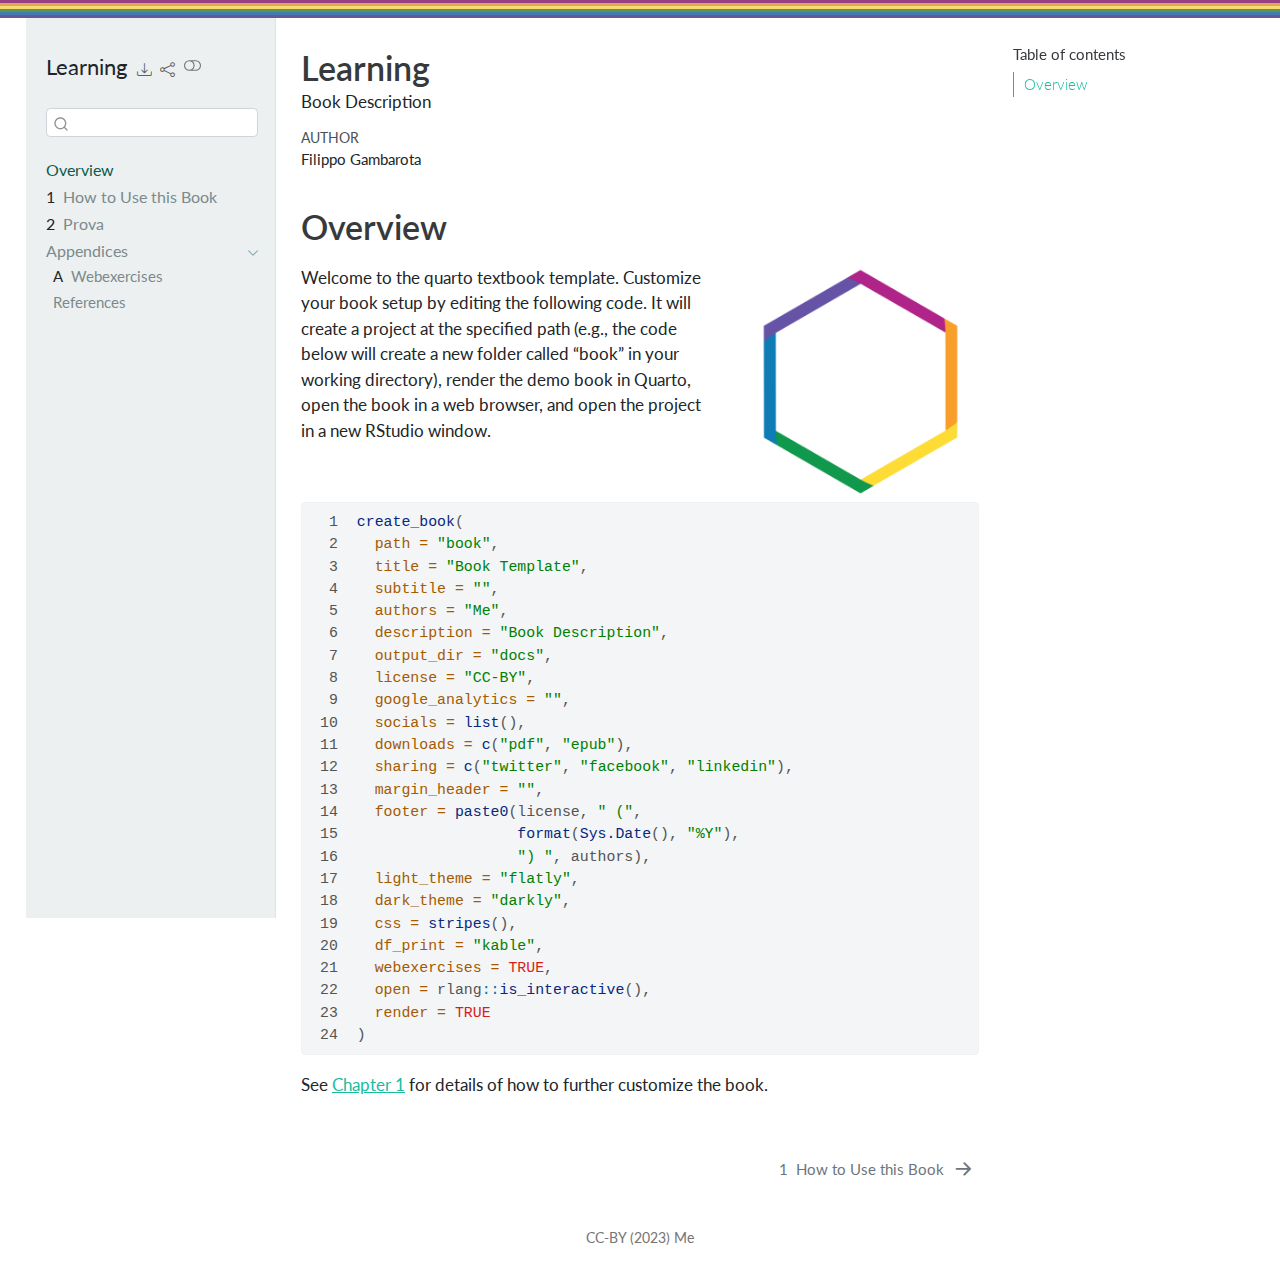
==== commit 85bb46e3: "adding new chapter" ====
--- a/docs/index.html
+++ b/docs/index.html
@@ -4,7 +4,7 @@
 <meta charset="utf-8">
 <meta name="generator" content="quarto-1.3.361">
 <meta name="viewport" content="width=device-width, initial-scale=1.0, user-scalable=yes">
-<meta name="author" content="Me">
+<meta name="author" content="Filippo Gambarota">
 <meta name="description" content="Book Description">
 <title>Learning</title>
 <style>
@@ -181,6 +181,12 @@
  <span class="menu-text"><span class="chapter-number">1</span>&nbsp; <span class="chapter-title">How to Use this Book</span></span></a>
   </div>
 </li>
+        <li class="sidebar-item">
+  <div class="sidebar-item-container"> 
+  <a href="./prova.html" class="sidebar-item-text sidebar-link">
+ <span class="menu-text"><span class="chapter-number">2</span>&nbsp; <span class="chapter-title">Prova</span></span></a>
+  </div>
+</li>
         <li class="sidebar-item sidebar-item-section">
       <div class="sidebar-item-container"> 
             <a class="sidebar-item-text sidebar-link text-start" data-bs-toggle="collapse" data-bs-target="#quarto-sidebar-section-1" aria-expanded="true">
@@ -232,7 +238,7 @@
     <div>
     <div class="quarto-title-meta-heading">Author</div>
     <div class="quarto-title-meta-contents">
-             <p>Me </p>
+             <p>Filippo Gambarota </p>
           </div>
   </div>
     
